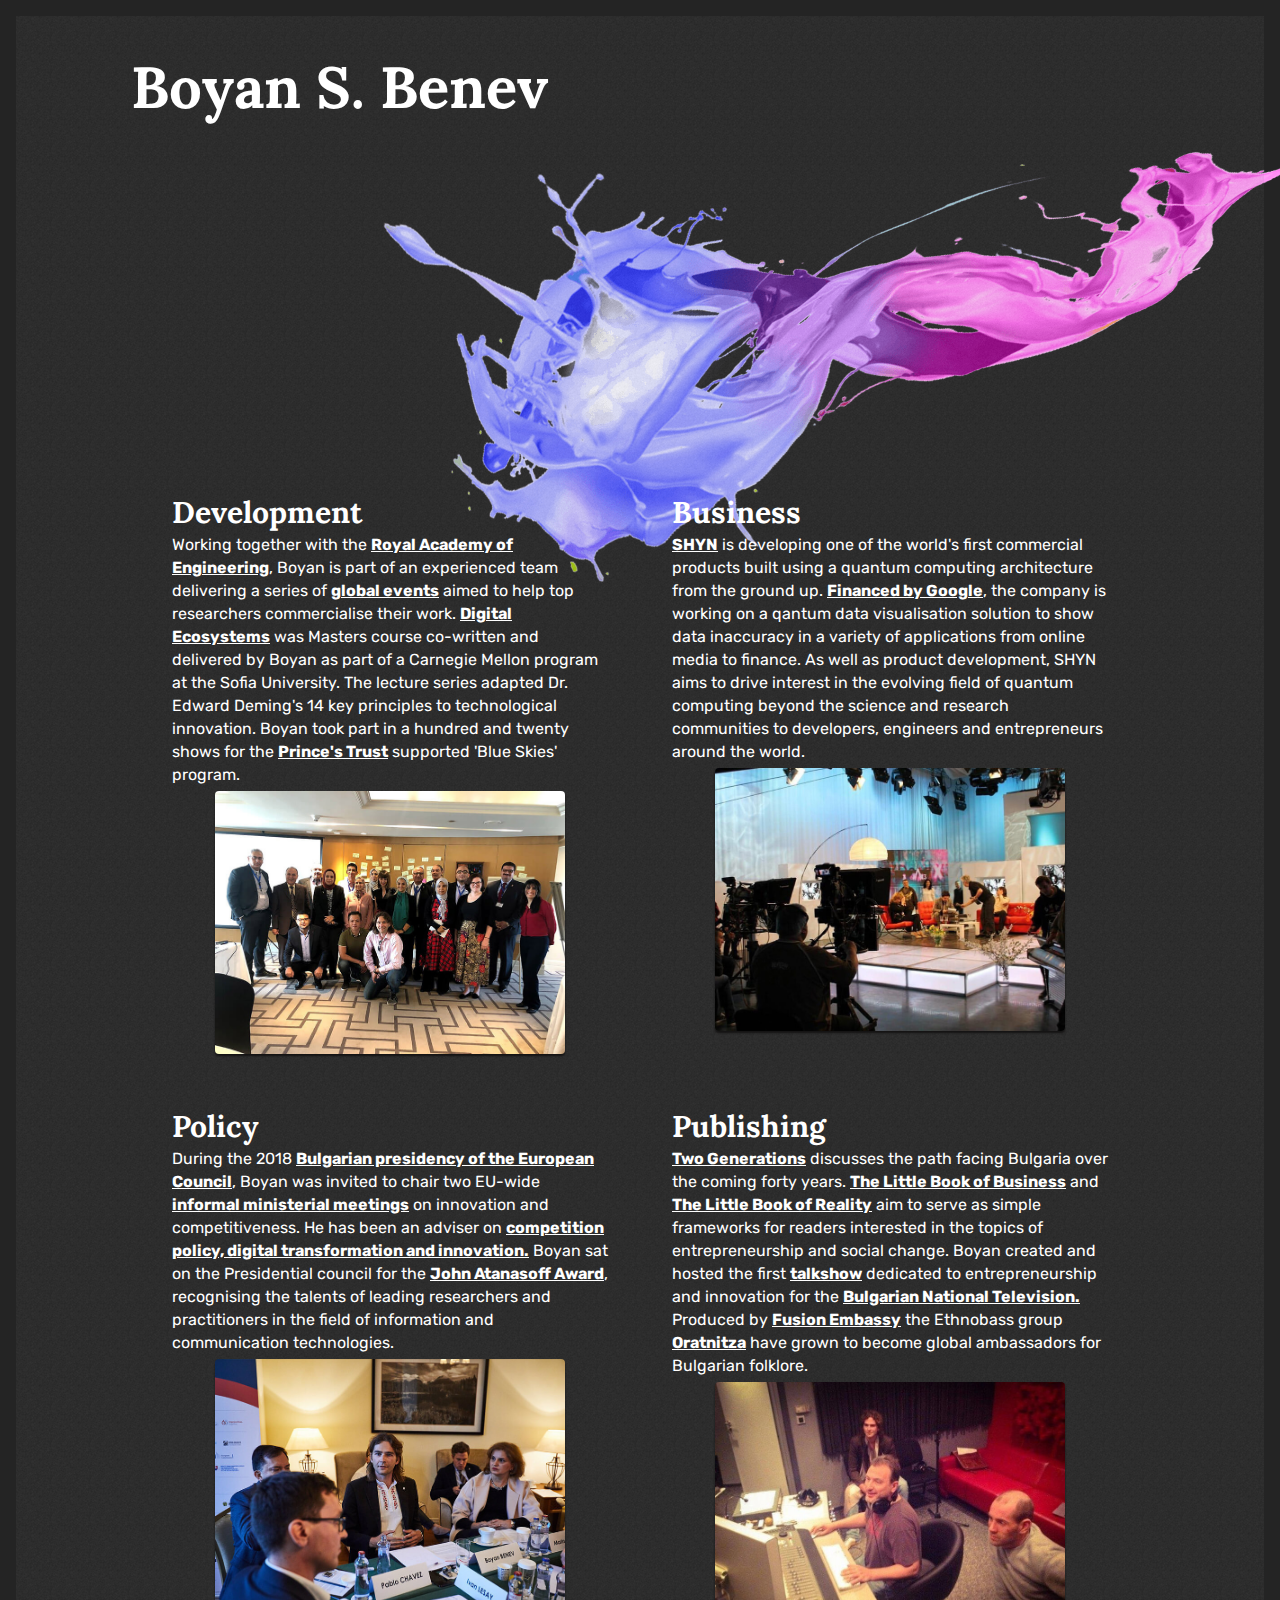
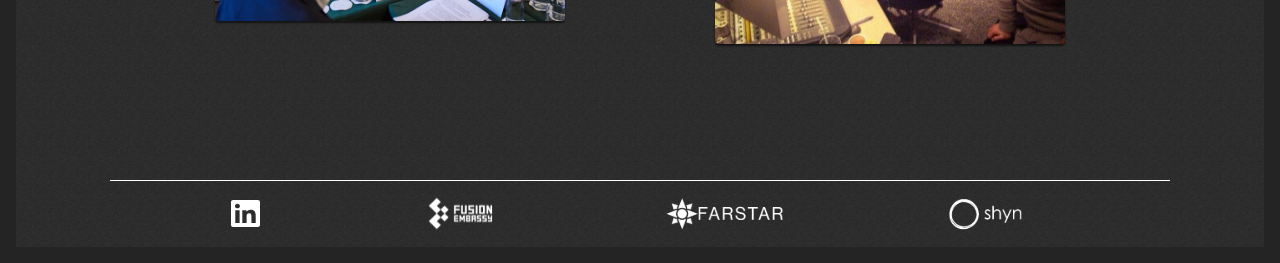
==== job2.0/index.html @ 224087e8 "jose" ====
<!DOCTYPE html>
<html lang="en">
<head>
    <meta charset="UTF-8" />
    <meta name="viewport" content="width=device-width, initial-scale=1.0" />
    <meta
            name="description"
            content="An overview of social and technology entrepreneur, Boyan S. Benev, founder of SHYN and the social business, RISE"
    />
    <meta
            name="keywords"
            content="boyan, speaker, writer, entrepreneur, social business, music, oratnitza, fusion embassy, shyn, shine, google, "
    />
    <meta name="copyright" content="Boyan Benev" />
    <link rel="canonical" href="http://www.boyan.co.uk/index.html" />
    <title>Boyan S. Benev | Technology and International Development</title>
    <link rel="stylesheet" href="./normalaize.css" />
    <link rel="stylesheet" href="./styles.css" />
    <link
            href="https://fonts.googleapis.com/css2?family=Lora:wght@500&family=Rubik&display=swap"
            rel="stylesheet"
    />
</head>
<body>
<div class="noise-container">
    <header>
        <div class="header-title-container">
            <h1>Boyan S. Benev</h1>
            <img
                    src="./assets/images/header-flow.png"
                    alt="header flow image"
                    class="header-flow"
            />
            <img
                    src="./assets/images/header-flow-desktop.png"
                    alt="header flow desktop"
                    class="header-flow-desktop"
            />
        </div>
    </header>
    <main>
        <section class="content-container">
            <div class="row">
                <article>
                    <h2 class="title">Development</h2>
                    <p class="paragraph">
                        Working together with the
                        <a href="https://www.raeng.org.uk/"
                        >Royal Academy of Engineering</a
                        >, Boyan is part of an experienced team delivering a series of
                        <a href="https://lif.raeng.org.uk/">global events</a> aimed to
                        help top researchers commercialise their work.
                        <a
                                href="https://learn.fmi.uni-sofia.bg/course/search.php?search=managerial&lang=en"
                        >Digital Ecosystems</a
                        >
                        was Masters course co-written and delivered by Boyan as part of
                        a Carnegie Mellon program at the Sofia University. The lecture
                        series adapted Dr. Edward Deming's 14 key principles to
                        technological innovation. Boyan took part in a hundred and
                        twenty shows for the
                        <a href="https://www.princes-trust.org.uk/">Prince's Trust</a>
                        supported 'Blue Skies' program.
                    </p>
                    <img
                            src="./assets/images/development.jpg"
                            alt="development image"
                            class="paragraph-image"
                    />
                </article>
                <article>
                    <h2 class="title">Business</h2>
                    <p class="paragraph">
                        <a href="http://www.shyn.org/">SHYN</a> is developing one of the
                        world's first commercial products built using a quantum
                        computing architecture from the ground up.
                        <a
                                href="https://www.trendingtopics.at/bulgaria/google-backs-bulgarian-project-that-fights-misleading-numbers-in-news-through-quantum-computing/"
                        >Financed by Google</a
                        >, the company is working on a qantum data visualisation
                        solution to show data inaccuracy in a variety of applications
                        from online media to finance. As well as product development,
                        SHYN aims to drive interest in the evolving field of quantum
                        computing beyond the science and research communities to
                        developers, engineers and entrepreneurs around the world.
                    </p>
                    <img
                            src="./assets/images/business.jpg"
                            alt="business image"
                            class="paragraph-image"
                    />
                </article>
            </div>
            <div class="row">
                <article>
                    <h2 class="title">Policy</h2>
                    <p class="paragraph">
                        During the 2018
                        <a href="https://eu2018bg.bg/en/gallery/112"
                        >Bulgarian presidency of the European Council</a
                        >, Boyan was invited to chair two EU-wide
                        <a href="https://eu2018bg.bg/en/videos/189"
                        >informal ministerial meetings</a
                        >
                        on innovation and competitiveness. He has been an adviser on
                        <a
                                href="https://www.linkedin.com/feed/update/urn:li:activity:6456132596299628544"
                        >competition policy, digital transformation and innovation.</a
                        >
                        Boyan sat on the Presidential council for the
                        <a
                                href="https://www.president.bg/cat37/5/About-award-John-Atanasov.html&lang=en"
                        >John Atanasoff Award</a
                        >, recognising the talents of leading researchers and
                        practitioners in the field of information and communication
                        technologies.
                    </p>
                    <img
                            src="./assets/images/policy.jpg"
                            alt="policy image"
                            class="paragraph-image"
                    />
                </article>
                <article>
                    <h2 class="title">Publishing</h2>
                    <p class="paragraph">
                        <a href="http://books.janet45.com/books/821">Two Generations</a>
                        discusses the path facing Bulgaria over the coming forty years.
                        <a href="http://books.janet45.com/books/525"
                        >The Little Book of Business</a
                        >
                        and
                        <a href="http://books.janet45.com/books/537"
                        >The Little Book of Reality</a
                        >
                        aim to serve as simple frameworks for readers interested in the
                        topics of entrepreneurship and social change. Boyan created and
                        hosted the first
                        <a href="https://www.bnt.bg/bg/a/n3delya-x3">talkshow</a>
                        dedicated to entrepreneurship and innovation for the
                        <a href="https://www.bnt.bg/en"
                        >Bulgarian National Television.</a
                        >
                        Produced by
                        <a href="http://www.fusionembassy.com/">Fusion Embassy</a> the
                        Ethnobass group
                        <a href="https://www.oratnitza.com/">Oratnitza</a> have grown to
                        become global ambassadors for Bulgarian folklore.
                    </p>
                    <img
                            src="./assets/images/publishing.jpg"
                            alt="publishing image"
                            class="paragraph-image"
                    />
                </article>
            </div>
        </section>
    </main>
    <footer>
        <section class="footer-section">
            <ul>
                <li>
                    <a href="https://www.linkedin.com/in/benev/"
                    ><img
                            src="./assets/icons/linkedin.svg"
                            alt="linkedin logo"
                            class="icon-footer-li"
                    /></a>
                </li>
                <li>
                    <a href="https://www.fusionembassy.com/"
                    ><img
                            src="./assets/icons/fusion.svg"
                            alt="fusion logo"
                            class="icon-footer"
                    /></a>
                </li>
                <li>
                    <a href="https://farstar.co/"
                    ><img
                            src="./assets/icons/farstar.svg"
                            alt="farstar logo"
                            class="icon-footer"
                    /></a>
                </li>
                <li>
                    <a href="http://www.shyn.org/"
                    ><img
                            src="./assets/icons/shyn.svg"
                            alt="shyn logo"
                            class="icon-footer"
                    /></a>
                </li>
            </ul>
        </section>
    </footer>
     <div class="overflow-footer"
     ><img
            src="./assets/images/footer-flow.png"
            alt="footer flow image"
            class="footer-flow"
    />

    <img
            src="./assets/images/footer-splash.png"
            alt="footer flow image"
            class="footer-splash"
    /></div>

</div>
</body>
</html>
---- job2.0/normalaize.css ----
/*! normalize.css v8.0.1 | MIT License | github.com/necolas/normalize.css */

/* Document
   ========================================================================== */

/**
 * 1. Correct the line height in all browsers.
 * 2. Prevent adjustments of font size after orientation changes in iOS.
 */

 html {
    line-height: 1.15; /* 1 */
    -webkit-text-size-adjust: 100%; /* 2 */
  }
  
  /* Sections
     ========================================================================== */
  
  /**
   * Remove the margin in all browsers.
   */
  
  body {
    margin: 0;
  }
  
  /**
   * Render the `main` element consistently in IE.
   */
  
  main {
    display: block;
  }
  
  /**
   * Correct the font size and margin on `h1` elements within `section` and
   * `article` contexts in Chrome, Firefox, and Safari.
   */
  
  h1 {
    font-size: 2em;
    margin: 0.67em 0;
  }
  
  /* Grouping content
     ========================================================================== */
  
  /**
   * 1. Add the correct box sizing in Firefox.
   * 2. Show the overflow in Edge and IE.
   */
  
  hr {
    box-sizing: content-box; /* 1 */
    height: 0; /* 1 */
    overflow: visible; /* 2 */
  }
  
  /**
   * 1. Correct the inheritance and scaling of font size in all browsers.
   * 2. Correct the odd `em` font sizing in all browsers.
   */
  
  pre {
    font-family: monospace, monospace; /* 1 */
    font-size: 1em; /* 2 */
  }
  
  /* Text-level semantics
     ========================================================================== */
  
  /**
   * Remove the gray background on active links in IE 10.
   */
  
  a {
    background-color: transparent;
  }
  
  /**
   * 1. Remove the bottom border in Chrome 57-
   * 2. Add the correct text decoration in Chrome, Edge, IE, Opera, and Safari.
   */
  
  abbr[title] {
    border-bottom: none; /* 1 */
    text-decoration: underline; /* 2 */
    text-decoration: underline dotted; /* 2 */
  }
  
  /**
   * Add the correct font weight in Chrome, Edge, and Safari.
   */
  
  b,
  strong {
    font-weight: bolder;
  }
  
  /**
   * 1. Correct the inheritance and scaling of font size in all browsers.
   * 2. Correct the odd `em` font sizing in all browsers.
   */
  
  code,
  kbd,
  samp {
    font-family: monospace, monospace; /* 1 */
    font-size: 1em; /* 2 */
  }
  
  /**
   * Add the correct font size in all browsers.
   */
  
  small {
    font-size: 80%;
  }
  
  /**
   * Prevent `sub` and `sup` elements from affecting the line height in
   * all browsers.
   */
  
  sub,
  sup {
    font-size: 75%;
    line-height: 0;
    position: relative;
    vertical-align: baseline;
  }
  
  sub {
    bottom: -0.25em;
  }
  
  sup {
    top: -0.5em;
  }
  
  /* Embedded content
     ========================================================================== */
  
  /**
   * Remove the border on images inside links in IE 10.
   */
  
  img {
    border-style: none;
  }
  
  /* Forms
     ========================================================================== */
  
  /**
   * 1. Change the font styles in all browsers.
   * 2. Remove the margin in Firefox and Safari.
   */
  
  button,
  input,
  optgroup,
  select,
  textarea {
    font-family: inherit; /* 1 */
    font-size: 100%; /* 1 */
    line-height: 1.15; /* 1 */
    margin: 0; /* 2 */
  }
  
  /**
   * Show the overflow in IE.
   * 1. Show the overflow in Edge.
   */
  
  button,
  input { /* 1 */
    overflow: visible;
  }
  
  /**
   * Remove the inheritance of text transform in Edge, Firefox, and IE.
   * 1. Remove the inheritance of text transform in Firefox.
   */
  
  button,
  select { /* 1 */
    text-transform: none;
  }
  
  /**
   * Correct the inability to style clickable types in iOS and Safari.
   */
  
  button,
  [type="button"],
  [type="reset"],
  [type="submit"] {
    -webkit-appearance: button;
  }
  
  /**
   * Remove the inner border and padding in Firefox.
   */
  
  button::-moz-focus-inner,
  [type="button"]::-moz-focus-inner,
  [type="reset"]::-moz-focus-inner,
  [type="submit"]::-moz-focus-inner {
    border-style: none;
    padding: 0;
  }
  
  /**
   * Restore the focus styles unset by the previous rule.
   */
  
  button:-moz-focusring,
  [type="button"]:-moz-focusring,
  [type="reset"]:-moz-focusring,
  [type="submit"]:-moz-focusring {
    outline: 1px dotted ButtonText;
  }
  
  /**
   * Correct the padding in Firefox.
   */
  
  fieldset {
    padding: 0.35em 0.75em 0.625em;
  }
  
  /**
   * 1. Correct the text wrapping in Edge and IE.
   * 2. Correct the color inheritance from `fieldset` elements in IE.
   * 3. Remove the padding so developers are not caught out when they zero out
   *    `fieldset` elements in all browsers.
   */
  
  legend {
    box-sizing: border-box; /* 1 */
    color: inherit; /* 2 */
    display: table; /* 1 */
    max-width: 100%; /* 1 */
    padding: 0; /* 3 */
    white-space: normal; /* 1 */
  }
  
  /**
   * Add the correct vertical alignment in Chrome, Firefox, and Opera.
   */
  
  progress {
    vertical-align: baseline;
  }
  
  /**
   * Remove the default vertical scrollbar in IE 10+.
   */
  
  textarea {
    overflow: auto;
  }
  
  /**
   * 1. Add the correct box sizing in IE 10.
   * 2. Remove the padding in IE 10.
   */
  
  [type="checkbox"],
  [type="radio"] {
    box-sizing: border-box; /* 1 */
    padding: 0; /* 2 */
  }
  
  /**
   * Correct the cursor style of increment and decrement buttons in Chrome.
   */
  
  [type="number"]::-webkit-inner-spin-button,
  [type="number"]::-webkit-outer-spin-button {
    height: auto;
  }
  
  /**
   * 1. Correct the odd appearance in Chrome and Safari.
   * 2. Correct the outline style in Safari.
   */
  
  [type="search"] {
    -webkit-appearance: textfield; /* 1 */
    outline-offset: -2px; /* 2 */
  }
  
  /**
   * Remove the inner padding in Chrome and Safari on macOS.
   */
  
  [type="search"]::-webkit-search-decoration {
    -webkit-appearance: none;
  }
  
  /**
   * 1. Correct the inability to style clickable types in iOS and Safari.
   * 2. Change font properties to `inherit` in Safari.
   */
  
  ::-webkit-file-upload-button {
    -webkit-appearance: button; /* 1 */
    font: inherit; /* 2 */
  }
  
  /* Interactive
     ========================================================================== */
  
  /*
   * Add the correct display in Edge, IE 10+, and Firefox.
   */
  
  details {
    display: block;
  }
  
  /*
   * Add the correct display in all browsers.
   */
  
  summary {
    display: list-item;
  }
  
  /* Misc
     ========================================================================== */
  
  /**
   * Add the correct display in IE 10+.
   */
  
  template {
    display: none;
  }
  
  /**
   * Add the correct display in IE 10.
   */
  
  [hidden] {
    display: none;
  }
---- job2.0/styles.css ----
* {
    box-sizing: border-box;
    margin: 0;
    padding: 0;
}

html {
    font-size: 6.25%; /* 1 rem = 1px */
    font-family: "Rubik", sans-serif;
}

/******* MOBILE *******/

/* global Variables and classes */

:root {
    --just-white: #ffffff;
}

body {
    background: #242424;
    position: relative;
}

body::-webkit-scrollbar {
    width: 0px;
}

.noise-container {
    height: auto;
    margin: 10px;
    background: url(./assets/images/small_background-noise.png) repeat;
    opacity: 1; /* here adjust the opacity of the background noise */
}

h1,
h2,
h3,
h4,
h5,
h6 {
    font-family: "Lora", sans-serif;
}

/* HEADER */

.header-title-container {
    height: 295px;
    margin: 0 auto 45px;
}

.header-title-container h1 {
    max-width: 419px;
    margin: 0 auto;
    padding: 0px 31px;
    font-size: 25rem;
    line-height: 82rem;
    color: var(--just-white);
}

.header-flow {
    position: absolute;
    left: calc(50% - 134px);
    width: clamp(387px, 100%, 431px);
    top: -1%;
    transform: rotate(13.08deg);
    z-index: -2;
}

.header-flow-desktop {
    display: none;
}

/* MAIN */

.content-container {
    width: 100%;
    height: auto;
    margin-bottom: 16px;
}

.row {
    margin: 0 auto 35px;
}

.row article {
    margin: 0 auto;
    text-align: center;
}

.title {
    max-width: 419px;
    margin: 0 auto;
    padding: 10px 32px;
    font-size: 19rem;
    line-height: 22rem;
    color: var(--just-white);
    text-align: left;
}

.paragraph {
    min-width: 277px;
    max-width: 419px;
    margin: 0 auto;
    padding: 0px 32px;
    font-size: 14rem;
    line-height: 19rem;
    color: var(--just-white);
    text-align: left;
}

.paragraph-image {
    width: 200px;
    margin: 5px 0 14px;
    box-shadow: 0px 2px 2px #151414;
    border-radius: 4px;
}

.paragraph a {
    color: var(--just-white);
    font-weight: bold;
}

/* FOOTER */

footer {
    width: 85%;
    height: 46px;
    border-top: 1.5px solid white;
    margin: 0 auto;
    position: relative;
}

footer section {
    width: 90%;
    margin: 0 auto;
}

.footer-section ul {
    list-style: none;
    display: flex;
    justify-content: space-around;
    align-items: center;
}

.icon-footer {
    width: 73px;
}

.icon-footer-li {
    width: 16px;
}

.footer-section ul li {
}

.overflow-footer {
    overflow: hidden;
    height: 350px;
    position: absolute;
    top: 80%;
}

.footer-flow {
    width: 320px;
}

.footer-flow {
    width: clamp(320px, 100%, 800px);
    position: absolute;
    z-index: -1;
    top: 94%;
    left: 14%;
    transform: rotate(-40.71deg);
    opacity: 0.3;
}

.footer-splash {
    width: 0px;
}
/******* TABLET *******/

@media (min-width: 768px) {
    .noise-container {
        margin: 12px;
    }
    .header-title-container h1 {
        font-size: 37rem;
        max-width: 820px;
    }

    .header-flow {
        left: calc(50% - 232px);
        width: clamp(620px, 100%, 642px);
        top: -7%;
        transform: rotate(18.08deg);
    }

    .content-container {
        margin-top: 30px;
        margin-bottom: 120px;
    }

    .row {
        width: 100%;
        display: flex;
        justify-content: center;
    }

    .row article {
        margin: 0;
        max-width: 380px;
    }

    .title {
        font-size: 22rem;
    }

    .paragraph {
        font-size: 16rem;
    }

    .paragraph-image {
        width: 220px;
    }

    footer {
        height: 48px;
    }
    .icon-footer {
        width: 89px;
    }

    .icon-footer-li {
        width: 23px;
    }

    .footer-flow {
        width: clamp(587px, 78%, 1104px);
        top: 84%;
        left: 27%;
        transform: rotate(-20.71deg);
        opacity: 0.2;
    }

    .footer-splash {
        width: clamp(344px, 42%, 1104px);
        position: absolute;
        top: 81%;
        left: -9.8%;
        opacity: 0.2;
        z-index: -1;
    }
}

/******* DESKTOP *******/

@media (min-width: 1201px) {
    .noise-container {
        margin: 16px;
    }

    .header-title-container h1 {
        padding-top: 30px;
        font-size: 58rem;
        max-width: 1080px;
    }

    .header-flow-desktop {
        position: absolute;
        left: calc(50% - 276px);
        width: clamp(620px, 100%, 911px);
        top: -2%;
        transform: rotate(18.08deg);
        display: flex;
        z-index: -2;
    }
    .header-flow {
        display: none;
    }

    .content-container {
        margin-top: 180px;
    }

    .row article {
        max-width: 500px;
    }

    .title {
        max-width: 500px;
        font-size: 30rem;
    }

    .paragraph {
        max-width: 500px;
        line-height: 23rem;
    }

    .paragraph-image {
        width: 350px;
    }

    footer {
        height: 67px;
    }
    .icon-footer {
        width: 125px;
    }

    .icon-footer-li {
        width: 29px;
    }

    .footer-flow {
        width: clamp(587px, 72%, 725px);
        top: 85.5%;
        left: 49%;
        transform: rotate(-16.71deg);
    }

    .footer-splash {
        width: clamp(344px, 42%, 465px);
        top: 82%;
        left: -7%;
    }
}
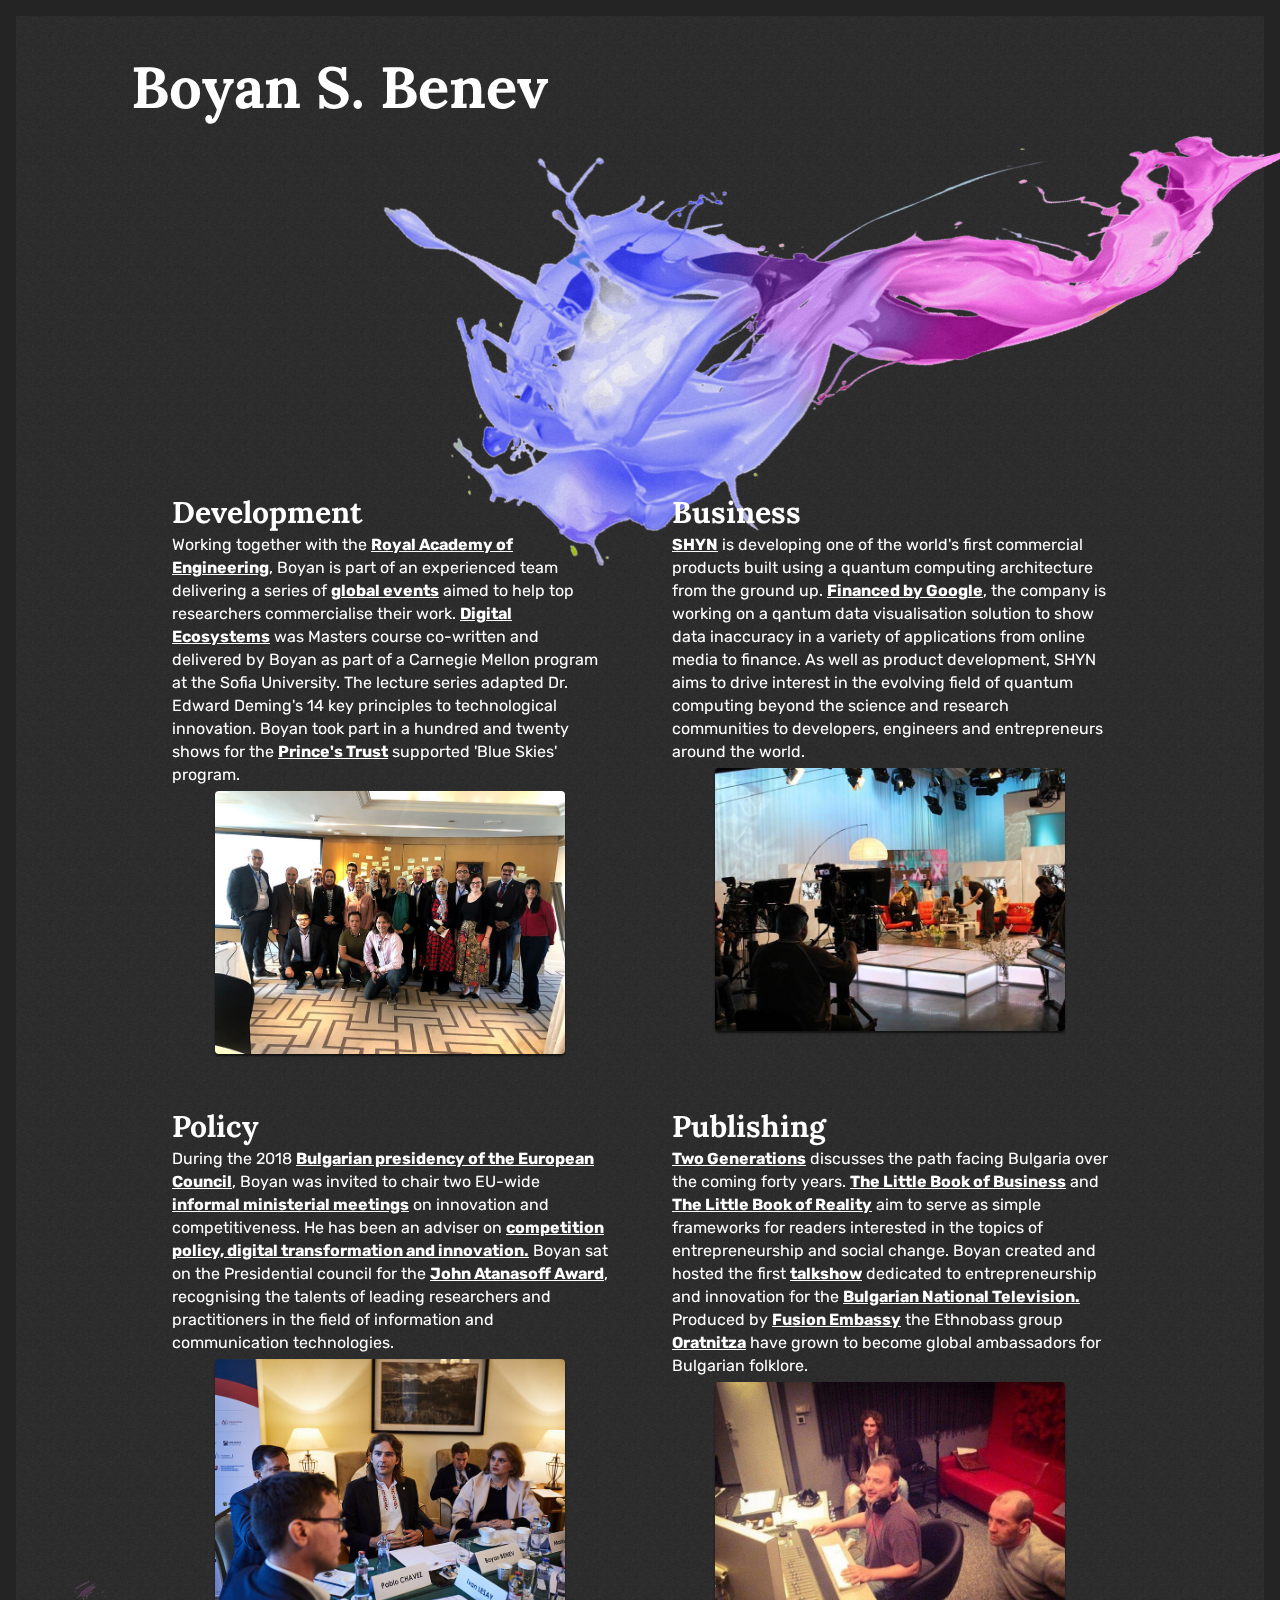
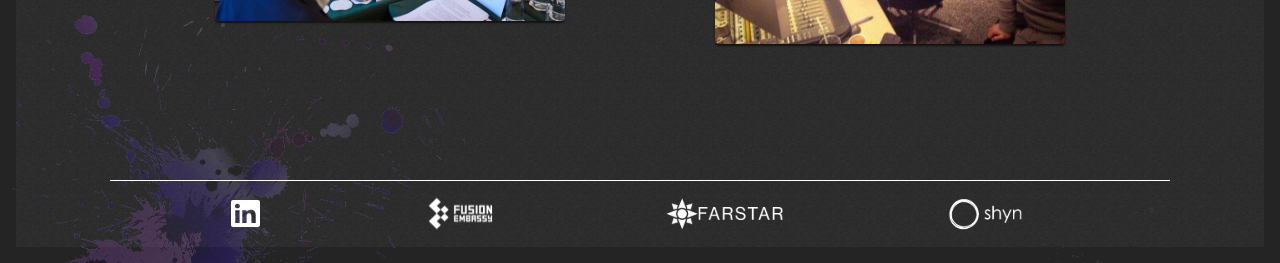
==== commit 40d06487: "arreglos no solicitados" ====
--- a/job2.0/index.html
+++ b/job2.0/index.html
@@ -196,16 +196,16 @@
     </footer>
      <div class="overflow-footer"
      ><img
+     src="./assets/images/footer-splash.png"
+     alt="footer flow image"
+     class="footer-splash"
+/><img
             src="./assets/images/footer-flow.png"
             alt="footer flow image"
             class="footer-flow"
     />
 
-    <img
-            src="./assets/images/footer-splash.png"
-            alt="footer flow image"
-            class="footer-splash"
-    /></div>
+</div>
 
 </div>
 </body>
--- a/job2.0/styles.css
+++ b/job2.0/styles.css
@@ -7,6 +7,7 @@
 html {
     font-size: 6.25%; /* 1 rem = 1px */
     font-family: "Rubik", sans-serif;
+    overflow: auto;
 }
 
 /******* MOBILE *******/
@@ -20,10 +21,12 @@
 body {
     background: #242424;
     position: relative;
+    overflow: auto;
 }
 
 body::-webkit-scrollbar {
     width: 0px;
+    height: 0px;
 }
 
 .noise-container {
@@ -31,6 +34,7 @@
     margin: 10px;
     background: url(./assets/images/small_background-noise.png) repeat;
     opacity: 1; /* here adjust the opacity of the background noise */
+    box-sizing: content-box;
 }
 
 h1,
@@ -76,7 +80,7 @@
 .content-container {
     width: 100%;
     height: auto;
-    margin-bottom: 16px;
+    margin-bottom: 60px;
 }
 
 .row {
@@ -156,24 +160,29 @@
 
 .overflow-footer {
     overflow: hidden;
-    height: 350px;
+    width: 100%;
     position: absolute;
-    top: 80%;
+    bottom: 0%; 
+    left: 0%;
+    z-index: -1;
 }
 
 .footer-flow {
-    width: 320px;
-}
-
-.footer-flow {
+    width: 272px;
+    transform: rotate(-26.71deg);
+    height: 151px;
+    opacity: 0.3;
+}
+
+/* .footer-flow {
     width: clamp(320px, 100%, 800px);
     position: absolute;
     z-index: -1;
-    top: 94%;
+    top: 94%; here adjust the position of the image if required
     left: 14%;
     transform: rotate(-40.71deg);
     opacity: 0.3;
-}
+} */
 
 .footer-splash {
     width: 0px;
@@ -235,19 +244,21 @@
         width: 23px;
     }
 
+    .overflow-footer {
+        width: 120%;
+        bottom: 0%;
+        left: 0%;
+        height: 300px;
+    }
+
     .footer-flow {
         width: clamp(587px, 78%, 1104px);
-        top: 84%;
-        left: 27%;
         transform: rotate(-20.71deg);
         opacity: 0.2;
     }
 
     .footer-splash {
-        width: clamp(344px, 42%, 1104px);
-        position: absolute;
-        top: 81%;
-        left: -9.8%;
+        width: clamp(176px, 35%, 1004px);
         opacity: 0.2;
         z-index: -1;
     }
